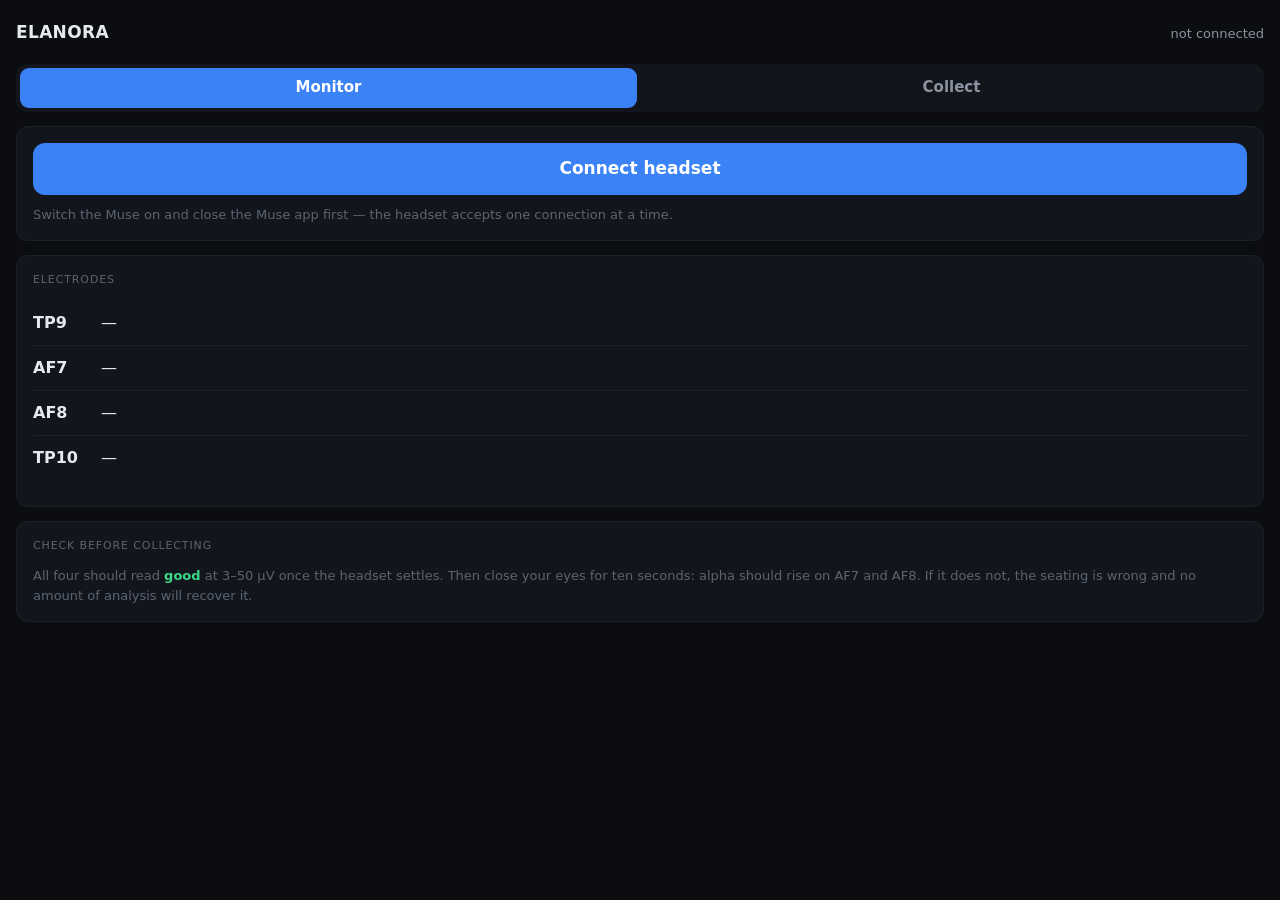
==== web/index.html @ 39b2852f "feat: the phone collector -- automatic 18-round session Task 13. Same shape as the desktop collector" ====
<!doctype html>
<meta charset="utf-8">
<meta name="viewport" content="width=device-width, initial-scale=1, viewport-fit=cover">
<meta name="apple-mobile-web-app-capable" content="yes">
<title>ELANORA</title>
<link rel="stylesheet" href="style.css">

<header>
  <h1>ELANORA</h1>
  <span id="status">not connected</span>
</header>

<nav class="tabs">
  <button class="tab active" data-screen="monitor">Monitor</button>
  <button class="tab" data-screen="collect">Collect</button>
</nav>

<!-- ------------------------------------------------------------- monitor -->
<section id="screen-monitor">
  <div class="card">
    <button id="connect">Connect headset</button>
    <div id="err" class="err"></div>
    <div class="hint" id="hint">
      Switch the Muse on and close the Muse app first — the headset accepts one
      connection at a time.
    </div>
  </div>

  <div class="card">
    <div class="eyebrow">Electrodes</div>
    <table><tbody id="electrodes">
      <tr><td class="name">TP9</td><td class="q">—</td><td class="num"></td><td class="num"></td></tr>
      <tr><td class="name">AF7</td><td class="q">—</td><td class="num"></td><td class="num"></td></tr>
      <tr><td class="name">AF8</td><td class="q">—</td><td class="num"></td><td class="num"></td></tr>
      <tr><td class="name">TP10</td><td class="q">—</td><td class="num"></td><td class="num"></td></tr>
    </tbody></table>
    <div class="hint" id="drops"></div>
  </div>

  <div class="card">
    <div class="eyebrow">Check before collecting</div>
    <div class="hint">
      All four should read <b class="good">good</b> at 3–50 µV once the headset
      settles. Then close your eyes for ten seconds: alpha should rise on AF7
      and AF8. If it does not, the seating is wrong and no amount of analysis
      will recover it.
    </div>
  </div>
</section>

<!-- ------------------------------------------------------------- collect -->
<section id="screen-collect" hidden>
  <div class="card" id="setup">
    <div class="eyebrow">New trial</div>

    <label class="fld">Subject
      <input id="subject" type="text" value="P01" autocapitalize="characters"
             autocorrect="off" spellcheck="false">
    </label>

    <div class="kv"><span>Trial</span><b id="trial-id">S01</b></div>
    <div class="kv"><span>Order seed</span>
      <b id="seed-val">84120</b>
      <button class="tiny" id="reseed">new</button>
    </div>

    <div class="protocol" id="protocol">18 rounds · 36 min · 120 s per round</div>

    <button id="start" disabled>Connect the headset first</button>
    <div class="hint">
      Runs on its own. The survey opens after each round.
    </div>
    <div id="setup-err" class="err"></div>
  </div>

  <div class="card" id="preflight">
    <div class="eyebrow">Before you start</div>
    <ol class="steps">
      <li><b>Auto-Lock off.</b> Settings → Display &amp; Brightness → Auto-Lock →
          Never. A screen lock suspends Bluetooth and audio mid-round, and the
          round is lost.</li>
      <li><b>Headphones on</b>, volume set once and not touched again. Changing
          it mid-session makes loudness differ between conditions.</li>
      <li><b>Do Not Disturb on.</b> A notification sound lands in the middle of
          a stimulus window.</li>
    </ol>
  </div>
</section>

<!-- ------------------------------------------------------------ running -->
<section id="screen-run" hidden>
  <div class="card run">
    <div class="eyebrow" id="run-round">Round 1 of 18</div>
    <div class="phase" id="run-phase">baseline</div>
    <div class="count" id="run-count">30</div>
    <div class="bar"><div class="fill" id="run-fill"></div></div>
    <div class="hint" id="run-hint">Sit still. Eyes closed unless told otherwise.</div>
    <button class="secondary" id="abort">Stop session</button>
  </div>
  <div class="card">
    <div class="eyebrow">Electrodes</div>
    <table><tbody id="run-electrodes"></tbody></table>
    <div class="hint" id="run-drops"></div>
  </div>
</section>

<!-- ------------------------------------------------------------- survey -->
<section id="screen-survey" hidden>
  <div class="card">
    <div class="eyebrow" id="survey-round">After round 1</div>

    <label class="sld">Relaxed <output id="o-relax">4</output>
      <input type="range" id="s-relax" min="1" max="7" value="4"></label>
    <label class="sld">Alert <output id="o-alert">4</output>
      <input type="range" id="s-alert" min="1" max="7" value="4"></label>
    <label class="sld">Pleasant <output id="o-pleas">4</output>
      <input type="range" id="s-pleas" min="1" max="7" value="4"></label>
    <label class="sld">Discomfort <output id="o-disc">0</output>
      <input type="range" id="s-disc" min="0" max="3" value="0"></label>

    <div class="grp">
      <div class="lbl">Breathing felt</div>
      <div class="seg" id="s-breath">
        <button data-v="slower">slower</button>
        <button data-v="same" class="on">same</button>
        <button data-v="faster">faster</button>
      </div>
    </div>

    <div class="grp">
      <!-- The manipulation check. If subjects report a steady rhythm on jitter
           rounds as often as on stimulus rounds, the control is not working and
           the jitter fraction needs raising. -->
      <div class="lbl">Did you hear a steady rhythm?</div>
      <div class="seg" id="s-rhythm">
        <button data-v="clear">clear</button>
        <button data-v="faint">faint</button>
        <button data-v="none">none</button>
      </div>
    </div>

    <div class="grp">
      <div class="lbl">Anything happen?</div>
      <div class="chips" id="s-artifacts">
        <button data-v="jaw">jaw clench</button>
        <button data-v="moved">moved</button>
        <button data-v="eyes">eyes open</button>
        <button data-v="swallow">swallowed</button>
        <button data-v="noise">outside noise</button>
      </div>
    </div>

    <label class="fld">Note (optional)
      <input id="s-note" type="text" placeholder="">
    </label>

    <button id="survey-submit" disabled>Answer the rhythm question</button>
  </div>
</section>

<!-- ---------------------------------------------------------------- done -->
<section id="screen-done" hidden>
  <div class="card">
    <div class="eyebrow">Session complete</div>
    <div class="phase" id="done-count">18 rounds</div>
    <div class="hint" id="done-hint"></div>
    <button id="done-ok">Back</button>
  </div>
</section>

<script type="module" src="./app.js"></script>
---- web/style.css ----
/* Phone-first. Everything is sized for a thumb and for reading at arm's length
   with a headset on, which is the actual posture this is used in. */

:root {
  --ground: #0b0d10;
  --panel: #12161c;
  --line: #1c2128;
  --text: #e6e9ee;
  --muted: #8b93a1;
  --faint: #5b6472;
  --accent: #3b82f6;
  --good: #39d98a;
  --warn: #f2b544;
  --bad: #ff6b6b;
  --radius: 12px;
}

* { box-sizing: border-box; }

body {
  margin: 0;
  padding: 20px 16px calc(32px + env(safe-area-inset-bottom));
  background: var(--ground);
  color: var(--text);
  font: 16px/1.5 -apple-system, system-ui, "Segoe UI", sans-serif;
  -webkit-text-size-adjust: 100%;
}

header {
  display: flex;
  align-items: baseline;
  justify-content: space-between;
  margin-bottom: 18px;
}
header h1 { font-size: 17px; font-weight: 600; margin: 0; letter-spacing: .02em; }
#status { font-size: 13px; color: var(--muted); }
#status.live { color: var(--good); }
#status.err { color: var(--bad); }

.card {
  background: var(--panel);
  border: 1px solid var(--line);
  border-radius: var(--radius);
  padding: 16px;
  margin-bottom: 14px;
}
.eyebrow {
  font-size: 11px; text-transform: uppercase; letter-spacing: .08em;
  color: var(--faint); margin-bottom: 12px;
}

button {
  font: 600 17px/1 -apple-system, system-ui, sans-serif;
  padding: 16px 20px;
  width: 100%;
  border: 0;
  border-radius: var(--radius);
  background: var(--accent);
  color: #fff;
  /* 44 px is the smallest reliable touch target, and this one is pressed with
     a headset already on. */
  min-height: 52px;
}
button:disabled { background: #263041; color: var(--faint); }
button.secondary { background: #1c2431; color: var(--text); }

table { width: 100%; border-collapse: collapse; }
td { padding: 10px 0; border-top: 1px solid var(--line); }
tr:first-child td { border-top: 0; }
td.name { font-weight: 600; width: 68px; }
td.q { width: 74px; }
td.num { text-align: right; font-family: ui-monospace, Menlo, monospace;
         font-size: 14px; color: var(--muted); }
.good { color: var(--good); } .fair { color: var(--warn); } .bad { color: var(--bad); }

.dot { display: inline-block; width: 9px; height: 9px; border-radius: 50%;
       margin-right: 7px; vertical-align: middle; }
.dot.good { background: var(--good); }
.dot.fair { background: var(--warn); }
.dot.bad  { background: var(--bad); }

.hint { font-size: 13px; color: var(--faint); margin-top: 10px; }
.err { color: var(--bad); font-size: 14px; margin-top: 10px; }

/* ------------------------------------------------------------ collector */

nav.tabs { display: flex; gap: 6px; background: #12161c; padding: 4px;
           border-radius: var(--radius); margin-bottom: 14px; }
.tab { flex: 1; min-height: 40px; padding: 10px; font-size: 15px;
       background: transparent; color: var(--muted); border-radius: 9px; }
.tab.active { background: var(--accent); color: #fff; }

.fld { display: block; margin-bottom: 14px; font-size: 13px; color: var(--muted); }
.fld input { display: block; width: 100%; margin-top: 6px; padding: 14px;
             font-size: 17px; color: var(--text); background: #0e1217;
             border: 1px solid var(--line); border-radius: 10px; }

.kv { display: flex; align-items: center; gap: 10px; padding: 8px 0;
      font-size: 14px; color: var(--muted); border-top: 1px solid var(--line); }
.kv b { margin-left: auto; color: var(--text);
        font-family: ui-monospace, Menlo, monospace; font-weight: 500; }
.tiny { width: auto; min-height: 0; padding: 6px 12px; font-size: 13px;
        background: #1c2431; color: var(--text); border-radius: 8px; }

.protocol { margin: 14px 0; padding: 12px; border-radius: 10px;
            background: #0e1217; color: var(--muted); font-size: 14px;
            text-align: center; }

.steps { margin: 0; padding-left: 20px; font-size: 14px; color: var(--muted); }
.steps li { margin-bottom: 10px; }
.steps b { color: var(--text); }

/* The running screen is read at arm's length, mid-round, often with the eyes
   half closed. Everything on it is oversized on purpose. */
.run { text-align: center; }
.phase { font-size: 26px; font-weight: 600; margin: 6px 0 2px;
         text-transform: capitalize; }
.count { font-size: 64px; font-weight: 200; line-height: 1;
         font-variant-numeric: tabular-nums; margin-bottom: 16px; }
.bar { height: 6px; background: #0e1217; border-radius: 3px; overflow: hidden;
       margin-bottom: 14px; }
.fill { height: 100%; background: var(--accent); width: 0; }

.sld { display: block; margin-bottom: 16px; font-size: 14px; color: var(--muted); }
.sld output { float: right; color: var(--text);
              font-family: ui-monospace, Menlo, monospace; }
.sld input { width: 100%; margin-top: 8px; height: 30px; }

.grp { margin-bottom: 18px; }
.lbl { font-size: 14px; color: var(--muted); margin-bottom: 8px; }
.seg { display: flex; gap: 6px; }
.seg button { flex: 1; min-height: 46px; font-size: 15px; font-weight: 400;
              background: #0e1217; color: var(--muted);
              border: 1px solid var(--line); border-radius: 10px; }
.seg button.on { background: var(--accent); color: #fff; border-color: var(--accent); }

.chips { display: flex; flex-wrap: wrap; gap: 6px; }
.chips button { width: auto; flex: 0 0 auto; min-height: 42px; padding: 10px 14px;
                font-size: 14px; font-weight: 400; background: #0e1217;
                color: var(--muted); border: 1px solid var(--line);
                border-radius: 10px; }
.chips button.on { background: #1f3350; color: var(--text); border-color: var(--accent); }
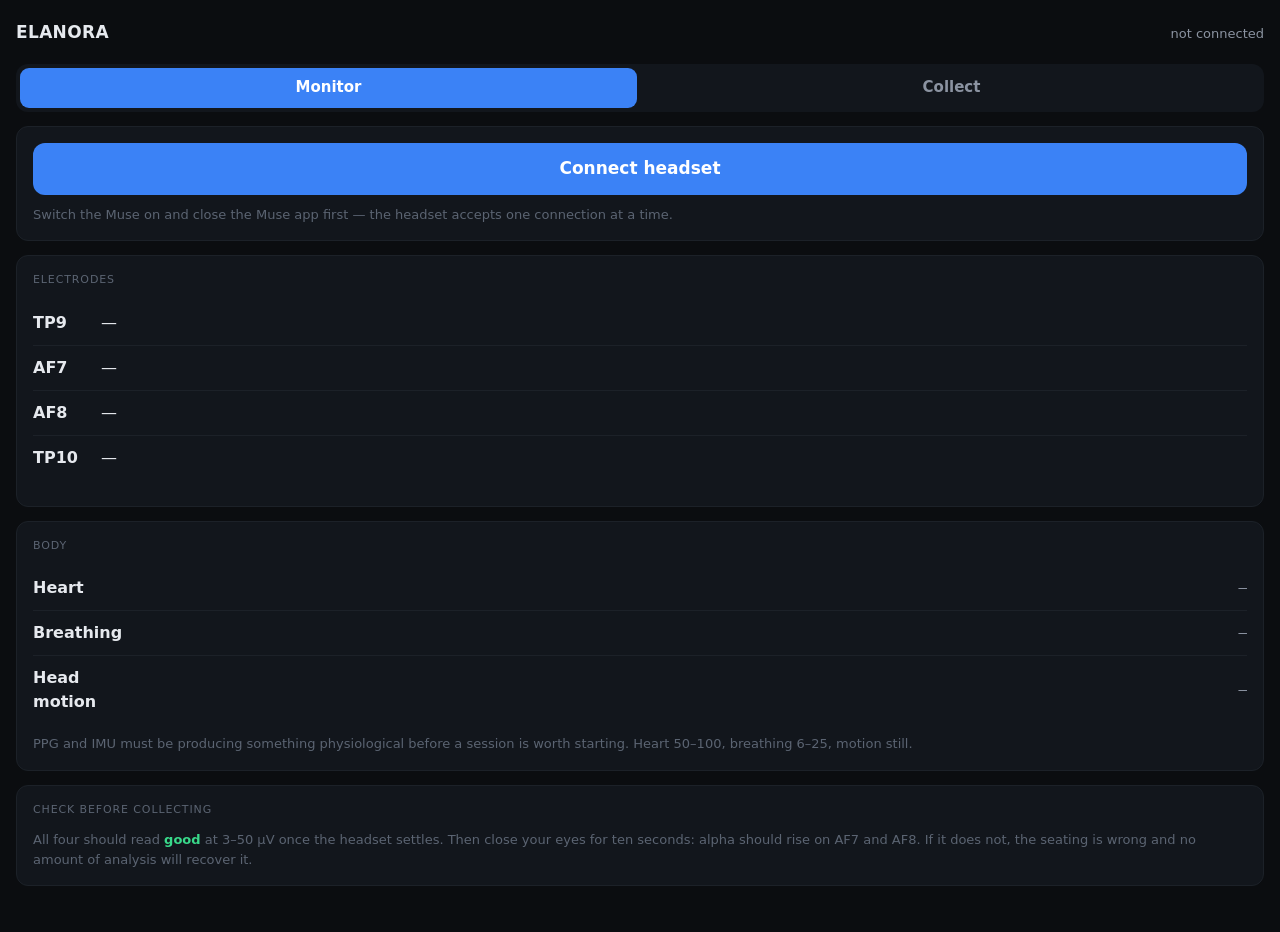
==== commit 6fd20f5b: "feat: wave envelope, vitals on the phone, and equal loudness across rates Adding a second envelope s" ====
--- a/web/index.html
+++ b/web/index.html
@@ -38,6 +38,22 @@
   </div>
 
   <div class="card">
+    <div class="eyebrow">Body</div>
+    <table><tbody id="vitals">
+      <tr><td class="name">Heart</td><td class="num" id="v-hr">—</td>
+          <td class="num" id="v-hr-n"></td></tr>
+      <tr><td class="name">Breathing</td><td class="num" id="v-br">—</td>
+          <td class="num" id="v-br-ax"></td></tr>
+      <tr><td class="name">Head motion</td><td class="num" id="v-mot">—</td>
+          <td class="num" id="v-mot-l"></td></tr>
+    </tbody></table>
+    <div class="hint">
+      PPG and IMU must be producing something physiological before a session is
+      worth starting. Heart 50–100, breathing 6–25, motion still.
+    </div>
+  </div>
+
+  <div class="card">
     <div class="eyebrow">Check before collecting</div>
     <div class="hint">
       All four should read <b class="good">good</b> at 3–50 µV once the headset
@@ -58,10 +74,29 @@
              autocorrect="off" spellcheck="false">
     </label>
 
+    <label class="fld">Age band
+      <input id="age-band" type="text" value="" placeholder="e.g. 25-34"
+             autocorrect="off" spellcheck="false">
+    </label>
+
     <div class="kv"><span>Trial</span><b id="trial-id">S01</b></div>
     <div class="kv"><span>Order seed</span>
       <b id="seed-val">84120</b>
       <button class="tiny" id="reseed">new</button>
+    </div>
+
+    <div class="grp">
+      <div class="lbl">Sound</div>
+      <div class="seg" id="s-envelope">
+        <button data-v="gated" class="on">Rhythmic</button>
+        <button data-v="wave">Wave</button>
+      </div>
+      <div class="hint" id="env-hint">
+        Rhythmic switches the tone hard on and off, so its envelope is a square
+        wave and a 10 Hz round also drives 30 and 50 Hz. Wave modulates it
+        smoothly, putting energy at the rate and nowhere else. Both are
+        equally loud; run one per session so each can be read on its own.
+      </div>
     </div>
 
     <div class="protocol" id="protocol">18 rounds · 36 min · 120 s per round</div>
@@ -101,6 +136,7 @@
     <div class="eyebrow">Electrodes</div>
     <table><tbody id="run-electrodes"></tbody></table>
     <div class="hint" id="run-drops"></div>
+    <table><tbody id="run-vitals"></tbody></table>
   </div>
 </section>
 
